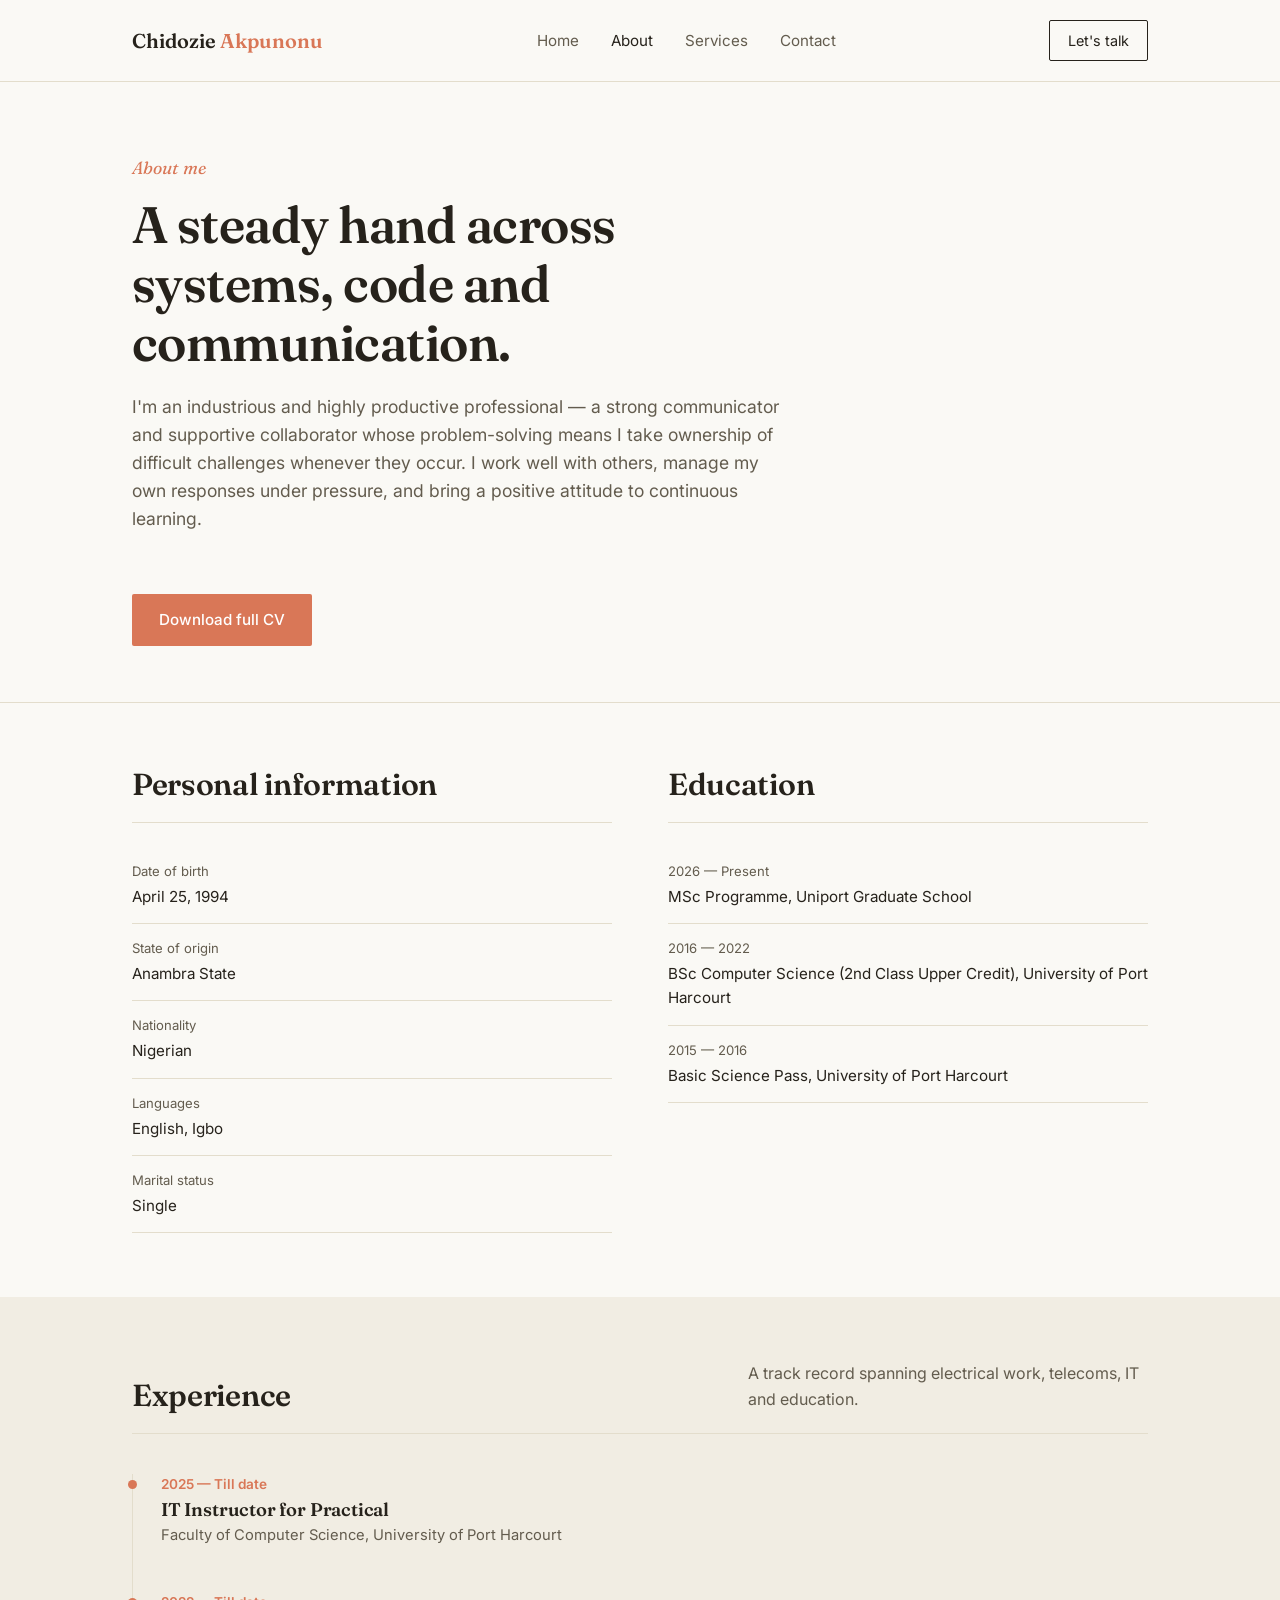
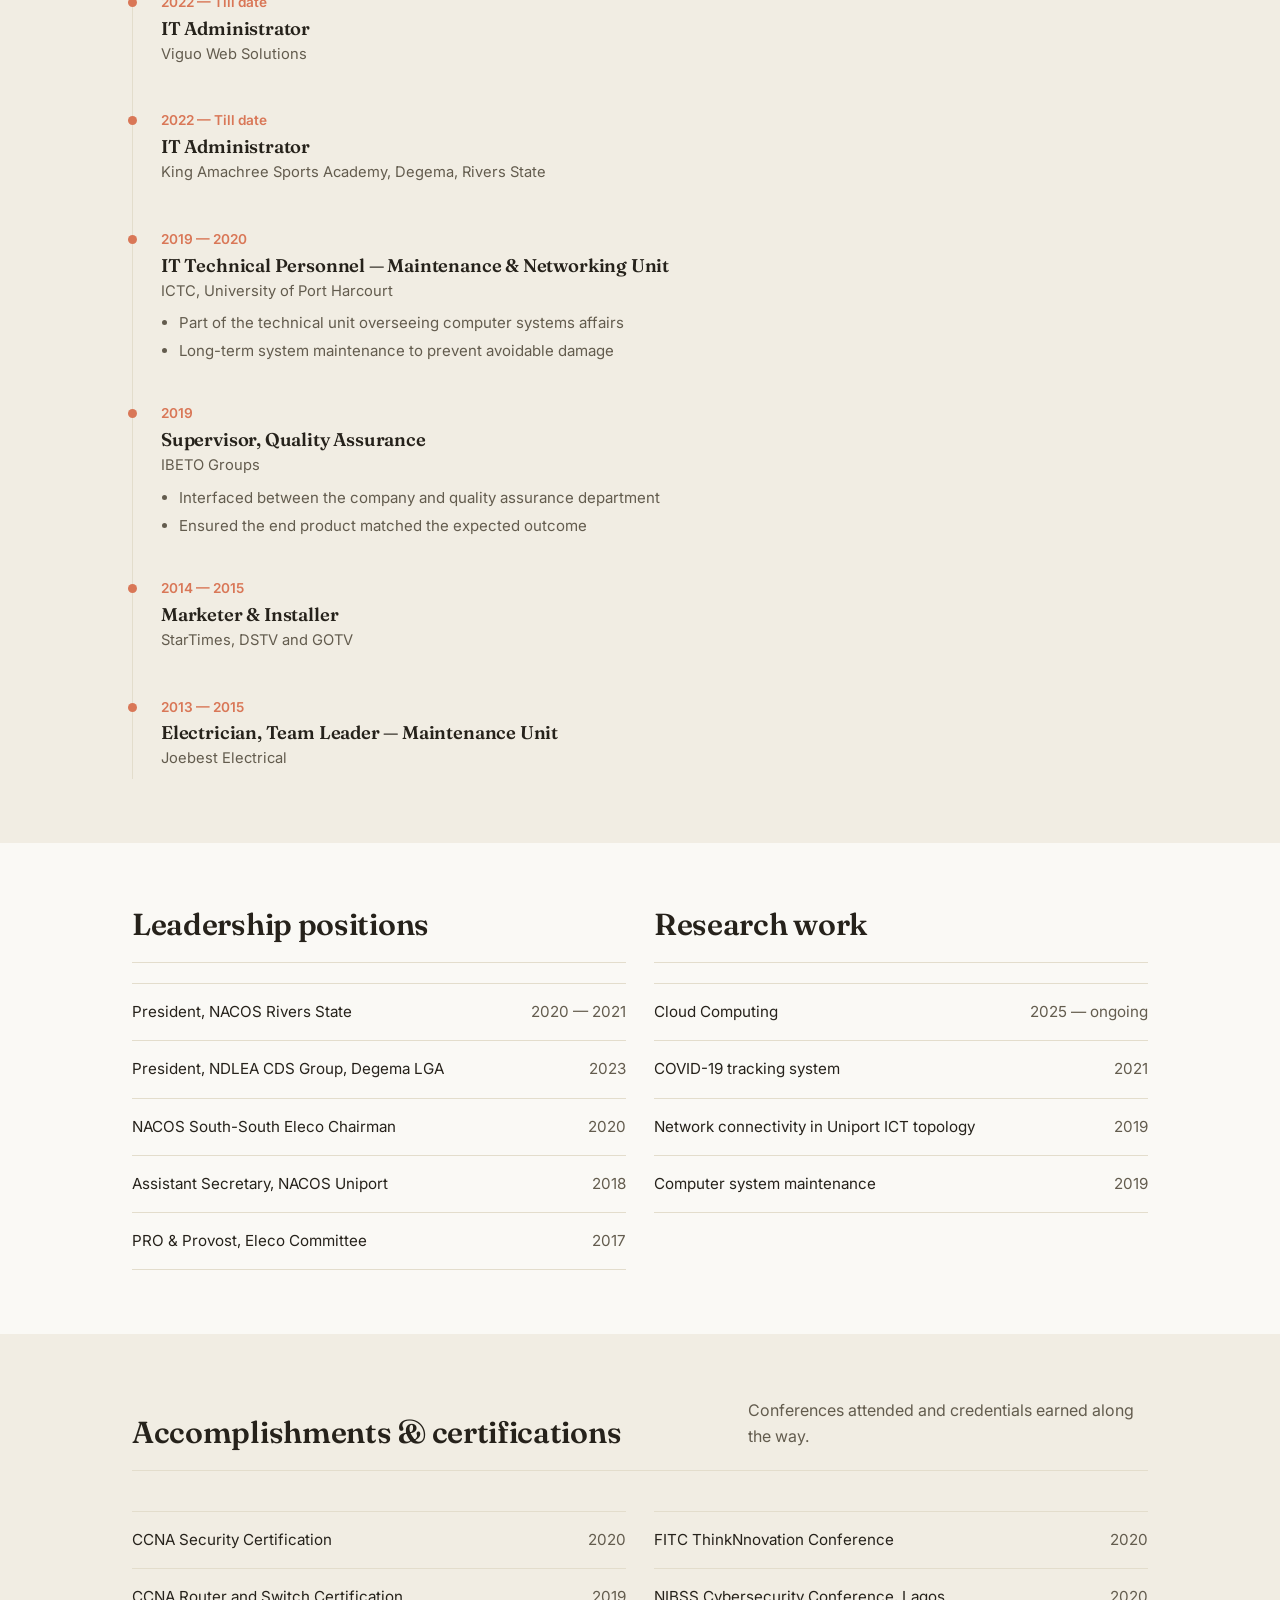
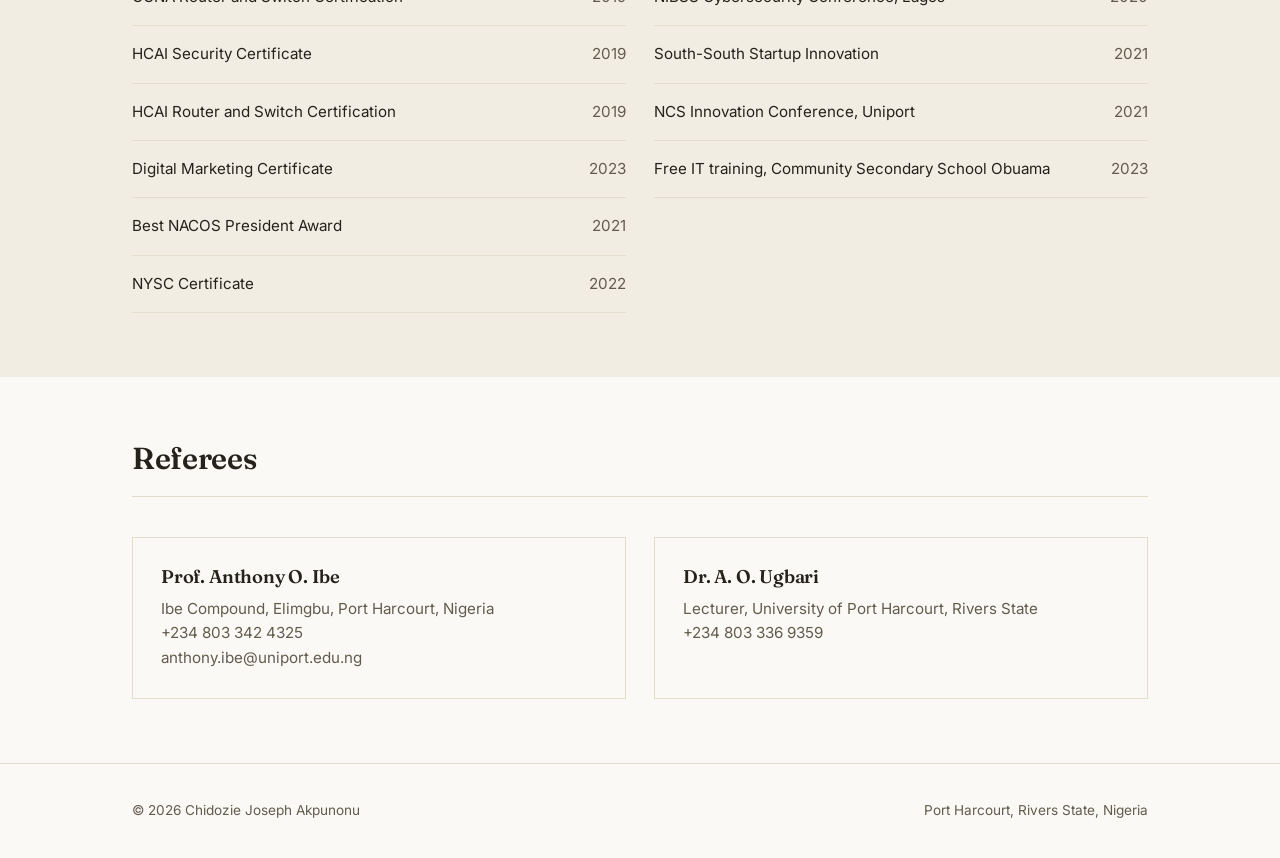
==== about.html @ aa65b854 "Add files via upload" ====
<!DOCTYPE html>
<html lang="en">
<head>
<meta charset="UTF-8">
<meta name="viewport" content="width=device-width, initial-scale=1">
<title>About — Chidozie Akpunonu</title>
<link rel="stylesheet" href="style.css">
</head>
<body>

<!-- ============ HEADER / NAV (same block as other pages, "About" active) ============ -->
<header>
  <div class="nav-wrap">
    <a href="index.html" class="logo">Chidozie <span>Akpunonu</span></a>
    <button class="menu-toggle" aria-label="Toggle menu">&#9776;</button>
    <nav>
      <ul>
        <li><a href="index.html">Home</a></li>
        <li><a href="about.html" class="active">About</a></li>
        <li><a href="service.html">Services</a></li>
        <li><a href="contact.html">Contact</a></li>
      </ul>
    </nav>
    <a href="contact.html" class="nav-cta">Let's talk</a>
  </div>
</header>

<!-- ============ PAGE INTRO ============ -->
<section class="hero" style="padding:72px 0 56px;">
  <div class="container">
    <p class="eyebrow-role">About me</p>
    <h1 style="font-size:clamp(2.2rem,4vw,3.2rem); max-width:20ch;">A steady hand across systems, code and communication.</h1>
    <p class="lede" style="max-width:60ch; margin-top:20px;">I'm an industrious and highly productive professional — a strong communicator and supportive collaborator whose problem-solving means I take ownership of difficult challenges whenever they occur. I work well with others, manage my own responses under pressure, and bring a positive attitude to continuous learning.</p>
    <a href="assets/Chidozie_Akpunonu_CV.pdf" download class="btn btn-primary" style="margin-top:28px;">Download full CV</a>
  </div>
</section>

<!-- ============ PERSONAL INFO + EDUCATION (two columns) ============ -->
<section>
  <div class="container contact-grid">
    <div>
      <div class="section-head" style="margin-bottom:24px;">
        <h2>Personal information</h2>
      </div>
      <ul class="contact-info">
        <li><span>Date of birth</span>April 25, 1994</li>
        <li><span>State of origin</span>Anambra State</li>
        <li><span>Nationality</span>Nigerian</li>
        <li><span>Languages</span>English, Igbo</li>
        <li><span>Marital status</span>Single</li>
      </ul>
    </div>
    <div>
      <div class="section-head" style="margin-bottom:24px;">
        <h2>Education</h2>
      </div>
      <ul class="contact-info">
        <li><span>2026 — Present</span>MSc Programme, Uniport Graduate School</li>
        <li><span>2016 — 2022</span>BSc Computer Science (2nd Class Upper Credit), University of Port Harcourt</li>
        <li><span>2015 — 2016</span>Basic Science Pass, University of Port Harcourt</li>
      </ul>
    </div>
  </div>
</section>

<!-- ============ FULL WORK EXPERIENCE — timeline ============
     Copy a .timeline-item block to add a job; keep newest first. -->
<section class="alt">
  <div class="container">
    <div class="section-head">
      <h2>Experience</h2>
      <p>A track record spanning electrical work, telecoms, IT and education.</p>
    </div>
    <div class="timeline">
      <div class="timeline-item">
        <p class="years">2025 — Till date</p>
        <h3>IT Instructor for Practical</h3>
        <p class="org">Faculty of Computer Science, University of Port Harcourt</p>
      </div>
      <div class="timeline-item">
        <p class="years">2022 — Till date</p>
        <h3>IT Administrator</h3>
        <p class="org">Viguo Web Solutions</p>
      </div>
      <div class="timeline-item">
        <p class="years">2022 — Till date</p>
        <h3>IT Administrator</h3>
        <p class="org">King Amachree Sports Academy, Degema, Rivers State</p>
      </div>
      <div class="timeline-item">
        <p class="years">2019 — 2020</p>
        <h3>IT Technical Personnel — Maintenance & Networking Unit</h3>
        <p class="org">ICTC, University of Port Harcourt</p>
        <ul>
          <li>Part of the technical unit overseeing computer systems affairs</li>
          <li>Long-term system maintenance to prevent avoidable damage</li>
        </ul>
      </div>
      <div class="timeline-item">
        <p class="years">2019</p>
        <h3>Supervisor, Quality Assurance</h3>
        <p class="org">IBETO Groups</p>
        <ul>
          <li>Interfaced between the company and quality assurance department</li>
          <li>Ensured the end product matched the expected outcome</li>
        </ul>
      </div>
      <div class="timeline-item">
        <p class="years">2014 — 2015</p>
        <h3>Marketer & Installer</h3>
        <p class="org">StarTimes, DSTV and GOTV</p>
      </div>
      <div class="timeline-item">
        <p class="years">2013 — 2015</p>
        <h3>Electrician, Team Leader — Maintenance Unit</h3>
        <p class="org">Joebest Electrical</p>
      </div>
    </div>
  </div>
</section>

<!-- ============ LEADERSHIP + RESEARCH (two columns of divided lists) ============ -->
<section>
  <div class="container grid-2">
    <div>
      <div class="section-head" style="margin-bottom:20px;">
        <h2>Leadership positions</h2>
      </div>
      <ul class="divided-list">
        <li><span>President, NACOS Rivers State</span><span>2020 — 2021</span></li>
        <li><span>President, NDLEA CDS Group, Degema LGA</span><span>2023</span></li>
        <li><span>NACOS South-South Eleco Chairman</span><span>2020</span></li>
        <li><span>Assistant Secretary, NACOS Uniport</span><span>2018</span></li>
        <li><span>PRO & Provost, Eleco Committee</span><span>2017</span></li>
      </ul>
    </div>
    <div>
      <div class="section-head" style="margin-bottom:20px;">
        <h2>Research work</h2>
      </div>
      <ul class="divided-list">
        <li><span>Cloud Computing</span><span>2025 — ongoing</span></li>
        <li><span>COVID-19 tracking system</span><span>2021</span></li>
        <li><span>Network connectivity in Uniport ICT topology</span><span>2019</span></li>
        <li><span>Computer system maintenance</span><span>2019</span></li>
      </ul>
    </div>
  </div>
</section>

<!-- ============ CERTIFICATIONS + CONFERENCES ============ -->
<section class="alt">
  <div class="container">
    <div class="section-head">
      <h2>Accomplishments & certifications</h2>
      <p>Conferences attended and credentials earned along the way.</p>
    </div>
    <div class="grid-2">
      <ul class="divided-list">
        <li><span>CCNA Security Certification</span><span>2020</span></li>
        <li><span>CCNA Router and Switch Certification</span><span>2019</span></li>
        <li><span>HCAI Security Certificate</span><span>2019</span></li>
        <li><span>HCAI Router and Switch Certification</span><span>2019</span></li>
        <li><span>Digital Marketing Certificate</span><span>2023</span></li>
        <li><span>Best NACOS President Award</span><span>2021</span></li>
        <li><span>NYSC Certificate</span><span>2022</span></li>
      </ul>
      <ul class="divided-list">
        <li><span>FITC ThinkNnovation Conference</span><span>2020</span></li>
        <li><span>NIBSS Cybersecurity Conference, Lagos</span><span>2020</span></li>
        <li><span>South-South Startup Innovation</span><span>2021</span></li>
        <li><span>NCS Innovation Conference, Uniport</span><span>2021</span></li>
        <li><span>Free IT training, Community Secondary School Obuama</span><span>2023</span></li>
      </ul>
    </div>
  </div>
</section>

<!-- ============ REFEREES ============ -->
<section>
  <div class="container">
    <div class="section-head">
      <h2>Referees</h2>
    </div>
    <div class="grid-2">
      <div class="card">
        <h3>Prof. Anthony O. Ibe</h3>
        <p>Ibe Compound, Elimgbu, Port Harcourt, Nigeria<br>+234 803 342 4325<br>anthony.ibe@uniport.edu.ng</p>
      </div>
      <div class="card">
        <h3>Dr. A. O. Ugbari</h3>
        <p>Lecturer, University of Port Harcourt, Rivers State<br>+234 803 336 9359</p>
      </div>
    </div>
  </div>
</section>

<!-- ============ FOOTER ============ -->
<footer>
  <div class="container" style="display:flex; justify-content:space-between; flex-wrap:wrap; gap:12px; width:100%;">
    <span>&copy; 2026 Chidozie Joseph Akpunonu</span>
    <span>Port Harcourt, Rivers State, Nigeria</span>
  </div>
</footer>

<script>
document.querySelector('.menu-toggle').addEventListener('click', function(){
  document.querySelector('nav ul').classList.toggle('open');
});
</script>
</body>
</html>
---- style.css ----
/* ==============================================================
   PORTFOLIO STYLESHEET
   Shared by all five pages: index, about, service, contact.
   Sections below are ordered the same way on every page, so you
   can find a style by scrolling to the matching comment.
   ============================================================== */

/* Google Fonts: Fraunces (serif, used for headings) + Inter (body text) */
@import url('https://fonts.googleapis.com/css2?family=Fraunces:ital,opsz,wght@0,9..144,300;0,9..144,500;0,9..144,600;1,9..144,400&family=Inter:wght@400;500;600&display=swap');

/* ---------- Color & design tokens ----------
   Change a value here and it updates everywhere on the site.
   --terracotta is the main accent color (buttons, links, dots). */
:root{
  --cream:#FAF9F5;
  --paper:#F1EDE3;
  --ink:#26221B;
  --ink-soft:#635C4E;
  --terracotta:#D97757;
  --terracotta-dark:#B85F40;
  --line:#E3DDCC;
  --teal:#3E5C54;
}

/* Reset default browser spacing so layout is predictable */
*{box-sizing:border-box; margin:0; padding:0;}

html{scroll-behavior:smooth;} /* smooth-scrolls to #anchor links */

/* Base page styles: background, text color, default font */
body{
  background:var(--cream);
  color:var(--ink);
  font-family:'Inter', sans-serif;
  font-size:16px;
  line-height:1.6;
}

img{max-width:100%; display:block;}

a{color:inherit; text-decoration:none;}

h1,h2,h3{
  font-family:'Fraunces', serif;
  font-weight:600;
  line-height:1.15;
  letter-spacing:-0.01em;
}

/* .container centers content and caps its width on large screens.
   Reused inside every <section> on every page. */
.container{
  max-width:1080px;
  margin:0 auto;
  padding:0 32px;
}

/* ---------- Header / top navigation ----------
   Sticky bar with the logo, nav links, and the "Let's talk" button.
   The .menu-toggle button only shows up on mobile (see media query below). */
header{
  border-bottom:1px solid var(--line);
  background:var(--cream);
  position:sticky;
  top:0;
  z-index:50;
}

.nav-wrap{
  display:flex;
  align-items:center;
  justify-content:space-between;
  padding:20px 32px;
  max-width:1080px;
  margin:0 auto;
}

.logo{
  font-family:'Fraunces', serif;
  font-size:1.25rem;
  font-weight:600;
}

.logo span{color:var(--terracotta);}

nav ul{
  list-style:none;
  display:flex;
  gap:32px;
}

nav a{
  font-size:0.95rem;
  color:var(--ink-soft);
  transition:color .15s ease;
}

nav a:hover, nav a.active{color:var(--ink);}

.nav-cta{
  border:1px solid var(--ink);
  padding:8px 18px;
  border-radius:2px;
  font-size:0.9rem;
}

.nav-cta:hover{background:var(--ink); color:var(--cream);}

.menu-toggle{display:none;}

/* ---------- Buttons ----------
   .btn is the shared shape/padding. Add .btn-primary (solid terracotta)
   or .btn-outline (outlined) for the two color styles used site-wide. */
.btn{
  display:inline-flex;
  align-items:center;
  gap:8px;
  padding:13px 26px;
  border-radius:2px;
  font-size:0.95rem;
  font-weight:500;
  border:1px solid transparent;
  cursor:pointer;
}

.btn-primary{
  background:var(--terracotta);
  color:#fff;
}
.btn-primary:hover{background:var(--terracotta-dark);}

.btn-outline{
  border-color:var(--ink);
  color:var(--ink);
}
.btn-outline:hover{background:var(--ink); color:var(--cream);}

/* ---------- Hero (top banner on every page) ----------
   On index.html this is a two-column layout (.hero-grid): big
   intro text on the left, a quick-facts list (.hero-side) on the
   right. Other pages reuse .hero but only the left column. */
.hero{
  padding:96px 0 72px;
  border-bottom:1px solid var(--line);
}

.hero-grid{
  display:grid;
  grid-template-columns:1.3fr 1fr;
  gap:56px;
  align-items:end;
}

.eyebrow-role{
  color:var(--terracotta);
  font-family:'Fraunces', serif;
  font-style:italic;
  font-size:1.1rem;
  margin-bottom:14px;
}

.hero h1{
  font-size:clamp(2.6rem, 5vw, 4.2rem);
  margin-bottom:20px;
}

.hero p.lede{
  font-size:1.1rem;
  color:var(--ink-soft);
  max-width:46ch;
  margin-bottom:32px;
}

.hero-actions{display:flex; gap:14px; flex-wrap:wrap;}

.hero-side{
  border-left:1px solid var(--line);
  padding-left:32px;
}

.hero-side dl{display:grid; grid-template-columns:auto 1fr; gap:10px 16px; font-size:0.92rem;}
.hero-side dt{color:var(--ink-soft);}
.hero-side dd{color:var(--ink);}

/* ---------- Section basics ----------
   Every content block on the page is a <section>. Add class="alt"
   to alternate the background color (cream vs. paper) so sections
   read as visually distinct blocks as you scroll. */
section{padding:64px 0;}
section.alt{background:var(--paper);}

/* The heading + short description row at the top of each section */
.section-head{
  display:flex;
  justify-content:space-between;
  align-items:flex-end;
  gap:24px;
  margin-bottom:40px;
  border-bottom:1px solid var(--line);
  padding-bottom:20px;
}

.section-head h2{font-size:1.9rem;}
.section-head p{color:var(--ink-soft); max-width:40ch;}

/* ---------- Cards / grids ----------
   .grid-3 / .grid-2 lay out equal-width columns (used for service
   cards, skills, education/personal-info blocks). .card is the
   bordered box used inside those grids. */
.grid-3{display:grid; grid-template-columns:repeat(3,1fr); gap:28px;}
.grid-2{display:grid; grid-template-columns:repeat(2,1fr); gap:28px;}

.card{
  border:1px solid var(--line);
  padding:28px;
  background:var(--cream);
}

.card h3{font-size:1.15rem; margin-bottom:10px;}
.card p{color:var(--ink-soft); font-size:0.95rem;}

/* ---------- Timeline (work experience) ----------
   Used on index.html and about.html. .timeline draws the vertical
   line; each .timeline-item is one job, and its ::before pseudo-
   element draws the little terracotta dot next to it. */
.timeline{border-left:1px solid var(--line); padding-left:28px; display:flex; flex-direction:column; gap:36px;}

.timeline-item{position:relative;}
.timeline-item::before{
  content:""; /* dot marker */
  position:absolute;
  left:-33px;
  top:6px;
  width:9px;
  height:9px;
  border-radius:50%;
  background:var(--terracotta);
}

.timeline-item .years{font-size:0.85rem; color:var(--terracotta); font-weight:600; margin-bottom:4px;}
.timeline-item h3{font-size:1.15rem; margin-bottom:4px;}
.timeline-item .org{color:var(--ink-soft); font-size:0.92rem; margin-bottom:8px;}
.timeline-item ul{padding-left:18px; color:var(--ink-soft); font-size:0.94rem;}
.timeline-item li{margin-bottom:4px;}

/* ---------- Tags (skill pills) ---------- */
.tag-list{display:flex; flex-wrap:wrap; gap:10px;}
.tag{
  border:1px solid var(--line);
  padding:7px 14px;
  font-size:0.85rem;
  color:var(--ink-soft);
  background:var(--cream);
}

/* ---------- Lists with dividers ----------
   Used for research work, leadership positions, accomplishments,
   contact details: a plain <ul> with a horizontal rule under
   each <li> and the second bit of text pushed to the right. */
.divided-list{border-top:1px solid var(--line);}
.divided-list li{
  list-style:none;
  padding:16px 0;
  border-bottom:1px solid var(--line);
  display:flex;
  justify-content:space-between;
  gap:20px;
  font-size:0.95rem;
}
.divided-list li span:first-child{color:var(--ink);}
.divided-list li span:last-child{color:var(--ink-soft); text-align:right;}

/* ---------- Forms ----------
   Shared styling for the contact form (contact.html) and the
   media-upload input (service.html). */
form{display:flex; flex-direction:column; gap:18px; max-width:560px;}

.field{display:flex; flex-direction:column; gap:6px;}
label{font-size:0.88rem; color:var(--ink-soft);}

input[type=text], input[type=email], textarea, input[type=file]{
  border:1px solid var(--line);
  background:var(--cream);
  padding:12px 14px;
  font-family:inherit;
  font-size:0.95rem;
  color:var(--ink);
}

input:focus, textarea:focus{outline:2px solid var(--terracotta); outline-offset:2px;}

textarea{resize:vertical; min-height:130px;}

.form-note{font-size:0.85rem; color:var(--ink-soft);}

/* Dashed box around the audio/video file picker on service.html */
.upload-box{
  border:1px dashed var(--line);
  padding:24px;
  text-align:center;
  background:var(--paper);
}

.upload-box input[type=file]{border:none; background:none; padding:0;}

/* Grid of preview cards that JS fills in after files are chosen */
#media-gallery{
  margin-top:28px;
  display:grid;
  grid-template-columns:repeat(auto-fill, minmax(220px,1fr));
  gap:20px;
}

.media-item{border:1px solid var(--line); padding:12px; background:var(--cream);}
.media-item p{font-size:0.82rem; color:var(--ink-soft); margin-top:8px; word-break:break-word;}
.media-item video, .media-item audio{width:100%;}

/* Small confirmation banner shown after the contact form is submitted.
   Hidden by default; JS adds the .show class to reveal it. */
.status-msg{
  font-size:0.9rem;
  padding:12px 14px;
  border:1px solid var(--terracotta);
  color:var(--terracotta-dark);
  display:none;
}
.status-msg.show{display:block;}

/* ---------- Contact info blocks ----------
   Two-column layout used on about.html (personal info/education)
   and contact.html (details/form): a label above a value. */
.contact-grid{display:grid; grid-template-columns:1fr 1fr; gap:56px;}
.contact-info li{list-style:none; padding:14px 0; border-bottom:1px solid var(--line); font-size:0.95rem;}
.contact-info li span{display:block; color:var(--ink-soft); font-size:0.82rem; margin-bottom:3px;}

/* ---------- Footer (same on every page) ---------- */
footer{
  border-top:1px solid var(--line);
  padding:36px 0;
  font-size:0.85rem;
  color:var(--ink-soft);
  display:flex;
  justify-content:space-between;
  flex-wrap:wrap;
  gap:12px;
}

/* ---------- Responsive (phones/tablets, screens under 820px) ----------
   Stacks the multi-column grids into one column and turns the top
   nav into a dropdown controlled by .menu-toggle (the ☰ button). */
@media (max-width:820px){
  .hero-grid, .grid-3, .grid-2, .contact-grid{grid-template-columns:1fr;}
  .hero-side{border-left:none; border-top:1px solid var(--line); padding-left:0; padding-top:24px;}
  nav ul{
    position:absolute; top:100%; left:0; right:0;
    flex-direction:column; background:var(--cream);
    border-bottom:1px solid var(--line);
    padding:16px 32px; gap:16px; display:none;
  }
  nav ul.open{display:flex;}
  .menu-toggle{display:block; background:none; border:none; font-size:1.4rem; cursor:pointer; color:var(--ink);}
  .nav-cta{display:none;}
}

@media (prefers-reduced-motion: reduce){
  html{scroll-behavior:auto;}
}
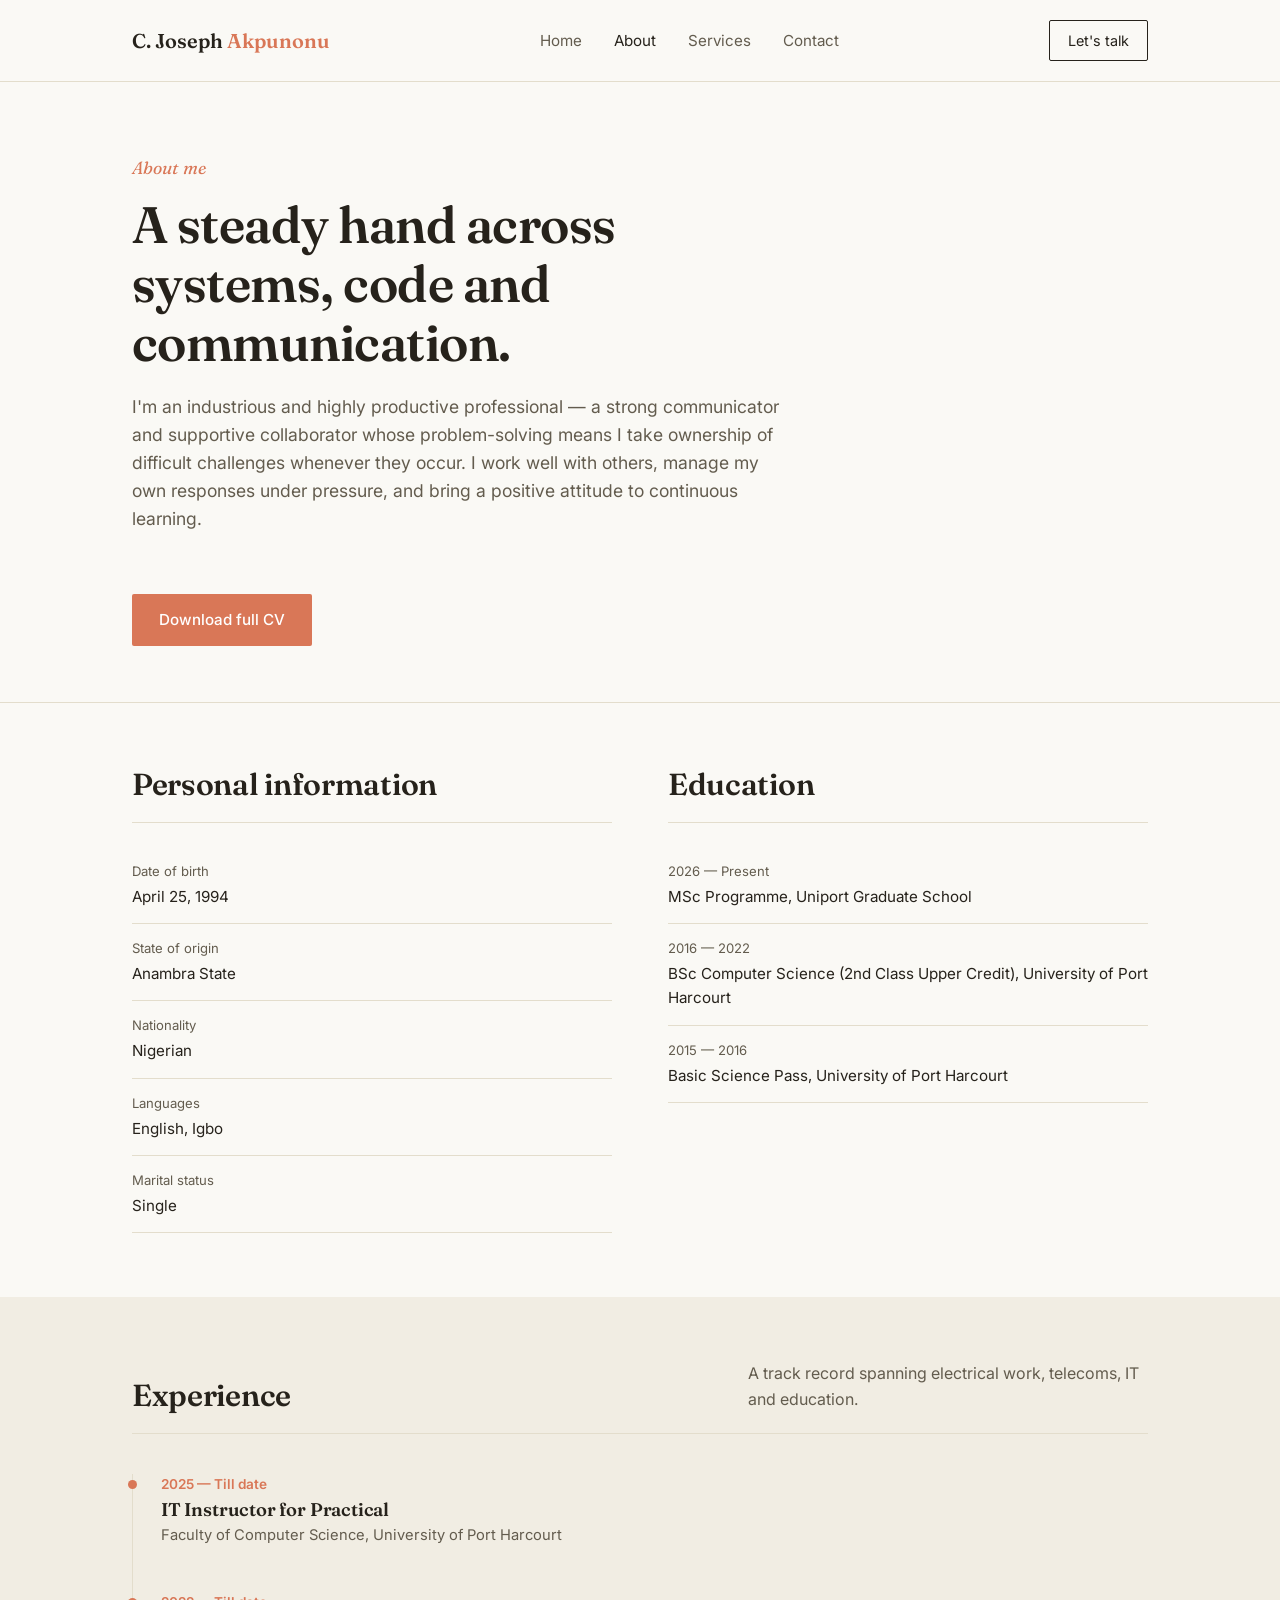
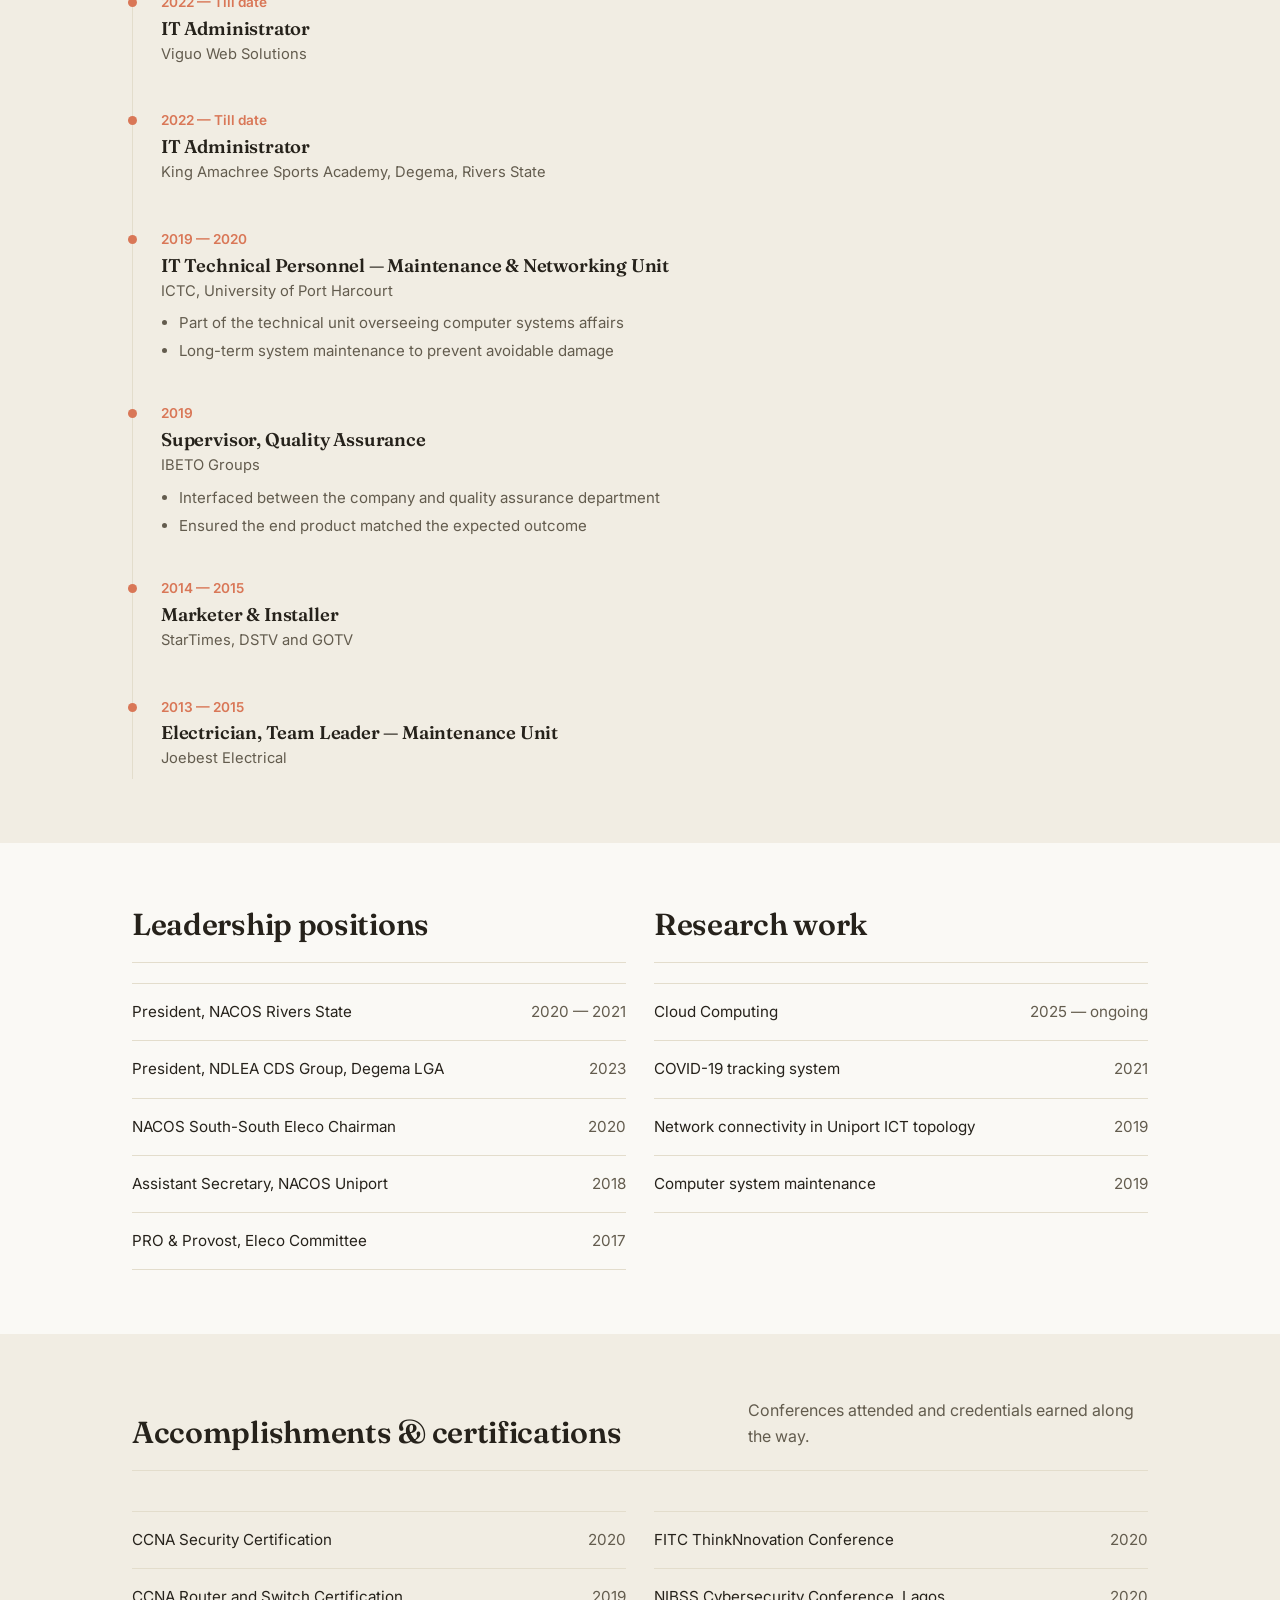
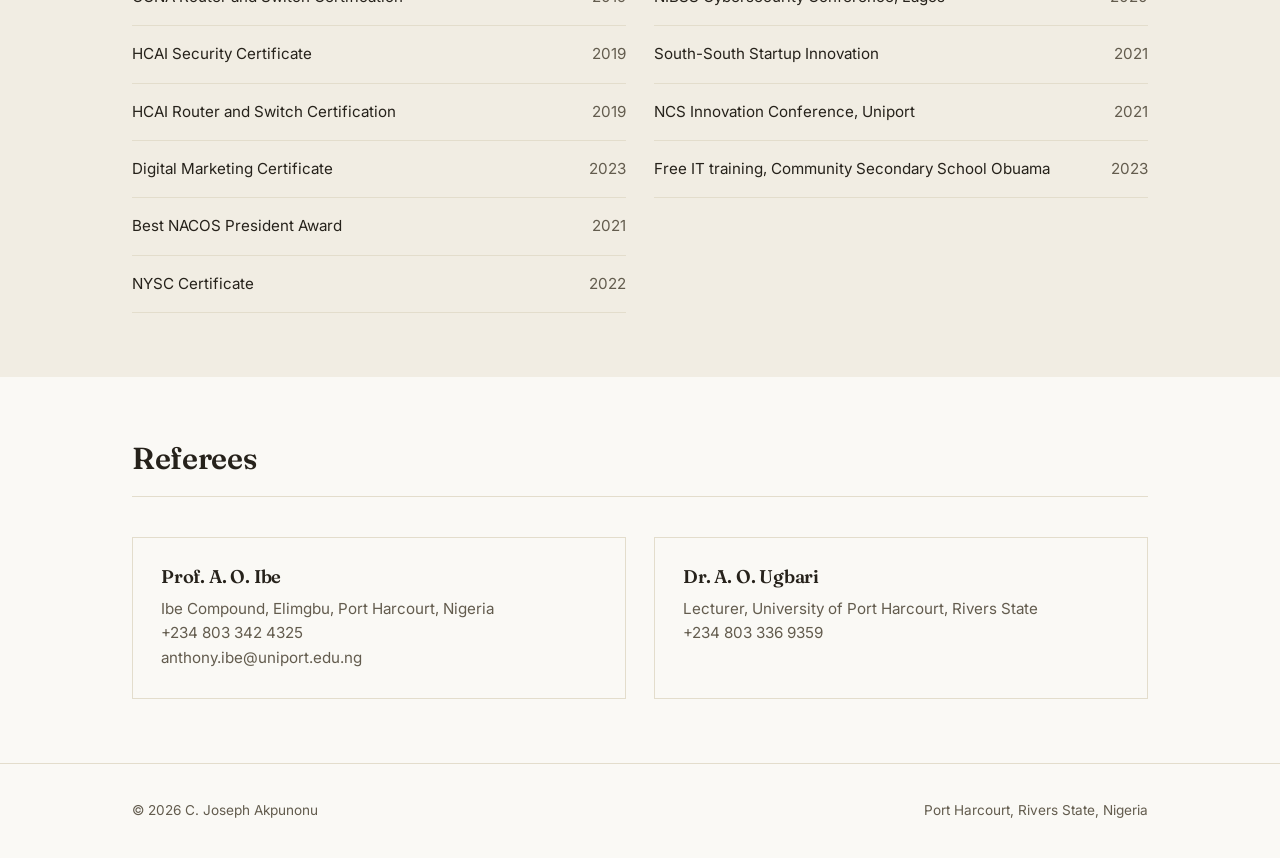
==== commit 84df8fbe: "Update about.html" ====
--- a/about.html
+++ b/about.html
@@ -3,7 +3,7 @@
 <head>
 <meta charset="UTF-8">
 <meta name="viewport" content="width=device-width, initial-scale=1">
-<title>About — Chidozie Akpunonu</title>
+<title>About — C. Joseph Akpunonu</title>
 <link rel="stylesheet" href="style.css">
 </head>
 <body>
@@ -11,7 +11,7 @@
 <!-- ============ HEADER / NAV (same block as other pages, "About" active) ============ -->
 <header>
   <div class="nav-wrap">
-    <a href="index.html" class="logo">Chidozie <span>Akpunonu</span></a>
+    <a href="index.html" class="logo"> C. Joseph <span>Akpunonu</span></a>
     <button class="menu-toggle" aria-label="Toggle menu">&#9776;</button>
     <nav>
       <ul>
@@ -184,7 +184,7 @@
     </div>
     <div class="grid-2">
       <div class="card">
-        <h3>Prof. Anthony O. Ibe</h3>
+        <h3>Prof. A. O. Ibe</h3>
         <p>Ibe Compound, Elimgbu, Port Harcourt, Nigeria<br>+234 803 342 4325<br>anthony.ibe@uniport.edu.ng</p>
       </div>
       <div class="card">
@@ -198,7 +198,7 @@
 <!-- ============ FOOTER ============ -->
 <footer>
   <div class="container" style="display:flex; justify-content:space-between; flex-wrap:wrap; gap:12px; width:100%;">
-    <span>&copy; 2026 Chidozie Joseph Akpunonu</span>
+    <span>&copy; 2026  C. Joseph Akpunonu</span>
     <span>Port Harcourt, Rivers State, Nigeria</span>
   </div>
 </footer>
